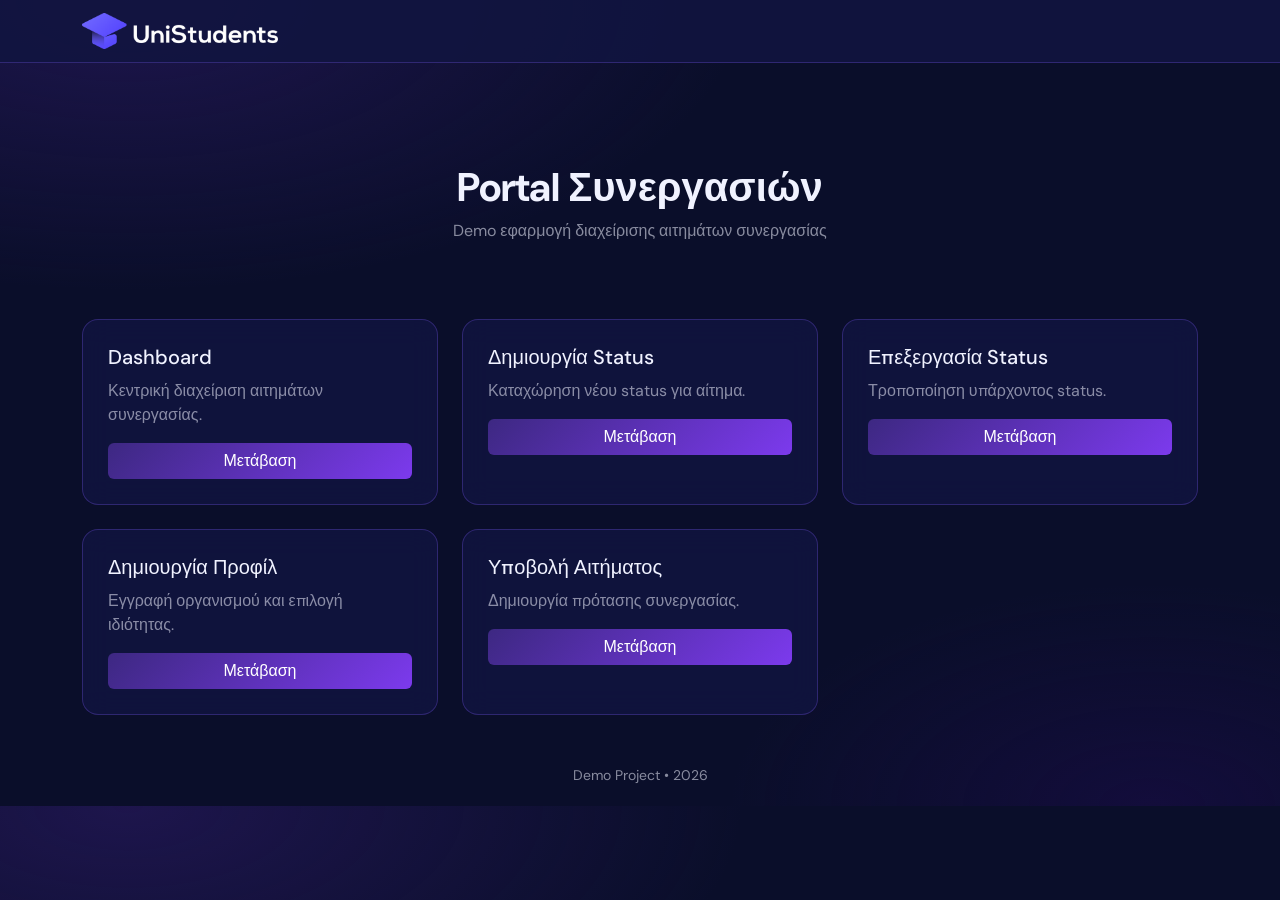
==== pages/index.html @ c4405af9 "Create index and folders" ====
<!DOCTYPE html>
<html lang="el">
<head>
<meta charset="UTF-8">
<meta name="viewport" content="width=device-width, initial-scale=1.0">

<title>Portal Συνεργασιών</title>

<link href="https://cdn.jsdelivr.net/npm/bootstrap@5.3.2/dist/css/bootstrap.min.css" rel="stylesheet">

<!-- Google Font -->
<link href="https://fonts.googleapis.com/css2?family=DM+Sans:wght@400;500;700&display=swap" rel="stylesheet">

<style>

/* ================= THEME ================= */
:root {
  --navy: #0a0e2a;
  --navy-mid: #111540;
  --purple-mid: #3d2882;
  --purple-acc: #6c4fd4;
  --violet: #7c3aed;
  --white: #f0f2ff;
  --white-dim: rgba(240,242,255,0.55);
  --white-faint: rgba(240,242,255,0.08);
  --border: rgba(108,79,212,0.35);
}

/* ================= BODY ================= */
body {
    background: radial-gradient(ellipse 80% 60% at 10% 0%, rgba(45,27,105,0.55) 0%, transparent 60%),
                radial-gradient(ellipse 60% 50% at 90% 100%, rgba(29,11,80,0.45) 0%, transparent 55%),
                var(--navy);
    color: var(--white);
    font-family: 'DM Sans', sans-serif;
}

/* ================= NAVBAR ================= */
.navbar {
    background: rgba(17,21,64,0.9) !important;
    border-bottom: 1px solid var(--border);
}



/* ================= HERO ================= */
.hero {
    padding: 100px 20px 60px;
    text-align: center;
}

.hero h1 {
    font-weight: 700;
}

.hero p {
    color: var(--white-dim);
}

/* ================= CARDS ================= */
.page-card {
    background: rgba(17,21,64,0.85);
    border-radius: 16px;
    padding: 25px;
    border: 1px solid var(--border);
    backdrop-filter: blur(14px);
    transition: 0.3s;
    height: 100%;
}

.page-card:hover {
    transform: translateY(-5px);
    border: 1px solid var(--purple-acc);
    box-shadow: 0 10px 30px rgba(124,58,237,0.25);
}

.page-card h5 {
    margin-bottom: 10px;
}

.page-card p {
    color: var(--white-dim);
}

/* ================= BUTTON ================= */
.btn-custom {
    background: linear-gradient(135deg, var(--purple-mid), var(--violet));
    border: none;
    color: white;
}

.btn-custom:hover {
    opacity: 0.9;
}

/* ================= FOOTER ================= */
.footer {
    text-align: center;
    margin: 50px 0 20px;
    color: var(--white-dim);
    font-size: 14px;
}

.logo {
    height: 36px;
    width: auto;
}

</style>

</head>

<body>

<!-- NAVBAR -->
<nav class="navbar navbar-expand-lg navbar-dark">
<div class="container">
<!-- <a class="navbar-brand" href="#">Portal</a> -->
<a class="navbar-brand d-flex align-items-center gap-2" href="#">
    <img src="images/unistudents_logo.png" alt="Logo" class="logo">
</a>
</div>
</nav>

<!-- HERO -->
<div class="hero">
<h1>Portal Συνεργασιών</h1>
<p>Demo εφαρμογή διαχείρισης αιτημάτων συνεργασίας</p>
</div>

<!-- PAGES GRID -->
<div class="container mb-5">

<div class="row g-4">

<!-- 1 Dashboard -->
<div class="col-md-4">
<div class="page-card">
<h5>Dashboard</h5>
<p>Κεντρική διαχείριση αιτημάτων συνεργασίας.</p>
<a href="kentriki.html" class="btn btn-custom w-100">Μετάβαση</a>
</div>
</div>

<!-- 2 Create Status -->
<div class="col-md-4">
<div class="page-card">
<h5>Δημιουργία Status</h5>
<p>Καταχώρηση νέου status για αίτημα.</p>
<a href="create_status.html" class="btn btn-custom w-100">Μετάβαση</a>
</div>
</div>

<!-- 3 Edit Status -->
<div class="col-md-4">
<div class="page-card">
<h5>Επεξεργασία Status</h5>
<p>Τροποποίηση υπάρχοντος status.</p>
<a href="edit_status.html" class="btn btn-custom w-100">Μετάβαση</a>
</div>
</div>

<!-- 4 Profile -->
<div class="col-md-4">
<div class="page-card">
<h5>Δημιουργία Προφίλ</h5>
<p>Εγγραφή οργανισμού και επιλογή ιδιότητας.</p>
<a href="profilecreation.html" class="btn btn-custom w-100">Μετάβαση</a>
</div>
</div>

<!-- 5 Create Request -->
<div class="col-md-4">
<div class="page-card">
<h5>Υποβολή Αιτήματος</h5>
<p>Δημιουργία πρότασης συνεργασίας.</p>
<a href="submission.html" class="btn btn-custom w-100">Μετάβαση</a>
</div>
</div>

</div>

</div>

<!-- FOOTER -->
<div class="footer">
Demo Project • 2026
</div>

</body>
</html>
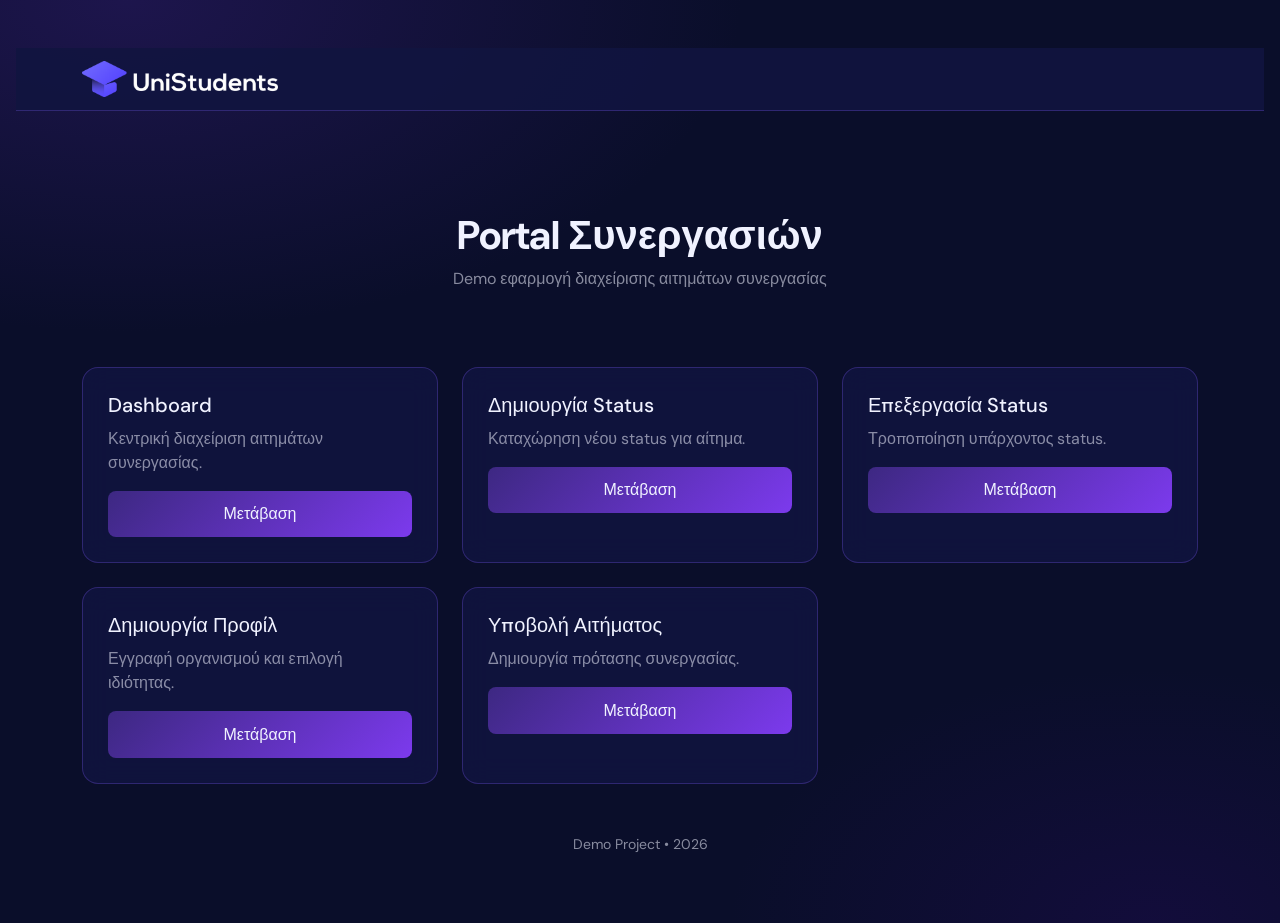
==== commit 2e8dd6b6: "Correct css links" ====
--- a/pages/index.html
+++ b/pages/index.html
@@ -11,103 +11,7 @@
 <!-- Google Font -->
 <link href="https://fonts.googleapis.com/css2?family=DM+Sans:wght@400;500;700&display=swap" rel="stylesheet">
 
-<style>
-
-/* ================= THEME ================= */
-:root {
-  --navy: #0a0e2a;
-  --navy-mid: #111540;
-  --purple-mid: #3d2882;
-  --purple-acc: #6c4fd4;
-  --violet: #7c3aed;
-  --white: #f0f2ff;
-  --white-dim: rgba(240,242,255,0.55);
-  --white-faint: rgba(240,242,255,0.08);
-  --border: rgba(108,79,212,0.35);
-}
-
-/* ================= BODY ================= */
-body {
-    background: radial-gradient(ellipse 80% 60% at 10% 0%, rgba(45,27,105,0.55) 0%, transparent 60%),
-                radial-gradient(ellipse 60% 50% at 90% 100%, rgba(29,11,80,0.45) 0%, transparent 55%),
-                var(--navy);
-    color: var(--white);
-    font-family: 'DM Sans', sans-serif;
-}
-
-/* ================= NAVBAR ================= */
-.navbar {
-    background: rgba(17,21,64,0.9) !important;
-    border-bottom: 1px solid var(--border);
-}
-
-
-
-/* ================= HERO ================= */
-.hero {
-    padding: 100px 20px 60px;
-    text-align: center;
-}
-
-.hero h1 {
-    font-weight: 700;
-}
-
-.hero p {
-    color: var(--white-dim);
-}
-
-/* ================= CARDS ================= */
-.page-card {
-    background: rgba(17,21,64,0.85);
-    border-radius: 16px;
-    padding: 25px;
-    border: 1px solid var(--border);
-    backdrop-filter: blur(14px);
-    transition: 0.3s;
-    height: 100%;
-}
-
-.page-card:hover {
-    transform: translateY(-5px);
-    border: 1px solid var(--purple-acc);
-    box-shadow: 0 10px 30px rgba(124,58,237,0.25);
-}
-
-.page-card h5 {
-    margin-bottom: 10px;
-}
-
-.page-card p {
-    color: var(--white-dim);
-}
-
-/* ================= BUTTON ================= */
-.btn-custom {
-    background: linear-gradient(135deg, var(--purple-mid), var(--violet));
-    border: none;
-    color: white;
-}
-
-.btn-custom:hover {
-    opacity: 0.9;
-}
-
-/* ================= FOOTER ================= */
-.footer {
-    text-align: center;
-    margin: 50px 0 20px;
-    color: var(--white-dim);
-    font-size: 14px;
-}
-
-.logo {
-    height: 36px;
-    width: auto;
-}
-
-</style>
-
+<link rel="stylesheet" href="../style/style.css">
 </head>
 
 <body>
--- a/style/style.css
+++ b/style/style.css
@@ -0,0 +1,307 @@
+/* ==========================================================================
+   ΕΝΙΑΙΟ ΒΑΣΙΚΟ ΘΕΜΑ (Dashboard & Φόρμες)
+   ========================================================================== */
+
+/* === RESET === */
+*, *::before, *::after { 
+    box-sizing: border-box; 
+    margin: 0; 
+    padding: 0; 
+}
+
+/* === ΜΕΤΑΒΛΗΤΕΣ === */
+:root {
+    --navy: #0a0e2a;
+    --navy-mid: #111540;
+    --purple-mid: #3d2882;
+    --purple-acc: #6c4fd4;
+    --violet: #7c3aed;
+    --white: #f0f2ff;
+    --white-dim: rgba(240, 242, 255, 0.55);
+    --white-faint: rgba(240, 242, 255, 0.12);
+    --border: rgba(108, 79, 212, 0.35);
+    --border-lit: rgba(108, 79, 212, 0.7);
+    --glow: rgba(124, 58, 237, 0.18);
+    --error: #f87171;
+    --success: #34d399;
+    --radius: 14px;
+    --radius-sm: 8px;
+}
+
+/* === ΒΑΣΙΚΗ ΣΕΛΙΔΑ (BODY) === */
+body {
+    min-height: 100vh;
+    background: radial-gradient(ellipse 80% 60% at 10% 0%, rgba(45, 27, 105, 0.55) 0%, transparent 60%),
+                radial-gradient(ellipse 60% 50% at 90% 100%, rgba(29, 11, 80, 0.45) 0%, transparent 55%), 
+                var(--navy);
+    font-family: 'DM Sans', sans-serif;
+    color: var(--white);
+    padding: 3rem 1rem;
+}
+
+/* === ΠΛΟΗΓΗΣΗ (NAVBAR) === */
+.navbar {
+    background: rgba(17, 21, 64, 0.9) !important;
+    border-bottom: 1px solid var(--border);
+}
+
+.logo {
+    height: 36px;
+    width: auto;
+}
+
+/* === ΤΥΠΟΓΡΑΦΙΑ & HERO === */
+.header { 
+    text-align: center; 
+    margin-bottom: 2rem; 
+}
+
+.header h1 { 
+    font-family: 'Syne', sans-serif; 
+}
+
+.hero {
+    padding: 100px 20px 60px;
+    text-align: center;
+}
+
+.hero h1 {
+    font-weight: 700;
+}
+
+.hero p {
+    color: var(--white-dim);
+}
+
+.section-title {
+    font-family: 'Syne', sans-serif;
+    font-size: 0.9rem;
+    font-weight: 800;
+    color: var(--white);
+    text-transform: uppercase;
+    letter-spacing: 0.15em;
+    margin: 30px 0 20px;
+    display: block;
+    opacity: 0.9;
+}
+
+/* === ΚΑΡΤΕΣ & CONTAINERS (Glassmorphism) === */
+.card {
+    max-width: 780px;
+    margin: 0 auto;
+    background: rgba(17, 21, 64, 0.85);
+    border: 1px solid var(--border);
+    border-radius: 24px;
+    padding: 2.5rem;
+    backdrop-filter: blur(18px);
+}
+
+.page-card {
+    background: rgba(17, 21, 64, 0.85);
+    border-radius: 16px;
+    padding: 25px;
+    border: 1px solid var(--border);
+    backdrop-filter: blur(14px);
+    transition: 0.3s;
+    height: 100%;
+}
+
+.page-card:hover {
+    transform: translateY(-5px);
+    border: 1px solid var(--purple-acc);
+    box-shadow: 0 10px 30px rgba(124, 58, 237, 0.25);
+}
+
+.page-card h5 {
+    margin-bottom: 10px;
+}
+
+.page-card p {
+    color: var(--white-dim);
+}
+
+.table-container,
+.chart-container {
+    background: rgba(17, 21, 64, 0.85);
+    border-radius: 16px;
+    padding: 25px;
+    border: 1px solid var(--border);
+    backdrop-filter: blur(14px);
+}
+
+.chart-container {
+    height: 350px;
+}
+
+.stat-card {
+    background: linear-gradient(135deg, var(--purple-mid), var(--violet));
+    border-radius: 16px;
+    padding: 20px;
+    color: var(--white);
+    box-shadow: 0 10px 30px rgba(124, 58, 237, 0.25);
+}
+
+/* === ΦΟΡΜΕΣ & ΠΕΔΙΑ ΕΙΣΑΓΩΓΗΣ === */
+.field-group { 
+    display: grid; 
+    grid-template-columns: 1fr 1fr; 
+    gap: 12px; 
+}
+
+.field { 
+    display: flex; 
+    flex-direction: column;
+    gap: 8px; 
+    margin-bottom: 1.2rem; 
+}
+
+.field label { 
+    font-size: 0.9rem; 
+    color: var(--white-dim); 
+}
+
+.field input, 
+.field select, 
+.field textarea {
+    padding: 0.8rem;
+    border-radius: 10px;
+    border: 1px solid var(--border);
+    background: rgba(10, 14, 42, 0.7);
+    color: var(--white);
+}
+
+/* === ΕΠΙΛΟΓΕΣ (Type Cards & Chips) === */
+.type-grid { 
+    display: grid; 
+    grid-template-columns: 1fr 1fr; 
+    gap: 12px; 
+}
+
+.type-card {
+    padding: 1.5rem;
+    border: 1px solid var(--border);
+    border-radius: 16px;
+    background: var(--white-faint);
+    cursor: pointer;
+    transition: all 0.3s ease;
+    color: var(--white);
+}
+
+.type-card.selected { 
+    border-color: var(--violet) !important; 
+    background: rgba(124, 58, 237, 0.15) !important; 
+    box-shadow: 0 0 15px rgba(124, 58, 237, 0.3);
+}
+
+.chip-grid { 
+    display: flex; 
+    flex-wrap: wrap; 
+    gap: 8px; 
+}
+
+.chip {
+    padding: 6px 12px;
+    border-radius: 999px;
+    border: 1px solid var(--border);
+    cursor: pointer;
+}
+
+.chip.selected {
+    background: rgba(124, 58, 237, 0.25);
+    border-color: var(--violet);
+}
+
+/* === ΚΟΥΜΠΙΑ === */
+.btn {
+    padding: 0.7rem 1.4rem;
+    border-radius: var(--radius-sm);
+    border: none;
+    cursor: pointer;
+}
+
+.btn-primary,
+.btn-custom {
+    background: linear-gradient(135deg, var(--purple-mid), var(--violet));
+    color: var(--white);
+    font-weight: 500;
+    border: none;
+}
+
+.btn-custom:hover {
+    opacity: 0.9;
+}
+
+/* === ΠΙΝΑΚΕΣ (Tables) === */
+.table-dark,
+.table-dark th, 
+.table-dark td {
+    background: transparent !important;
+    color: var(--white) !important;
+    border-bottom: 1px solid var(--border) !important;
+}
+
+.table-dark.table-hover tbody tr:hover td {
+    background: rgba(124, 58, 237, 0.12) !important;
+}
+
+/* === ΕΤΙΚΕΤΕΣ (Badges) === */
+.badge-pending {
+    background: rgba(255, 209, 102, 0.15);
+    color: #ffd166;
+    border: 1px solid rgba(255, 209, 102, 0.4);
+}
+
+.badge-approved {
+    background: rgba(52, 211, 153, 0.15);
+    color: var(--success);
+    border: 1px solid rgba(52, 211, 153, 0.4);
+}
+
+.badge-rejected {
+    background: rgba(248, 113, 113, 0.15);
+    color: var(--error);
+    border: 1px solid rgba(248, 113, 113, 0.4);
+}
+
+/* === FOOTER === */
+.footer {
+    text-align: center;
+    margin: 50px 0 20px;
+    color: var(--white-dim);
+    font-size: 14px;
+}
+
+/* === ΟΘΟΝΕΣ ΕΠΙΤΥΧΙΑΣ & ANIMATIONS === */
+.success-screen { 
+    display: none; 
+    text-align: center; 
+    padding: 2rem; 
+    margin-top: 2rem; 
+}
+
+.success-screen.show { 
+    display: block; 
+}
+
+#eventFields, 
+#jobFields, 
+#commonDescription {
+    animation: slideDown 0.4s ease-out;
+}
+
+@keyframes slideDown {
+    from { opacity: 0; transform: translateY(-10px); }
+    to { opacity: 1; transform: translateY(0); }
+}
+
+/* === RESPONSIVE (Κινητά) === */
+@media screen and (max-width: 768px) {
+    .h2 {
+        font-size: 1.5rem;
+    }
+    
+    .type-grid, 
+    .field-group { 
+        grid-template-columns: 1fr; 
+    }
+}
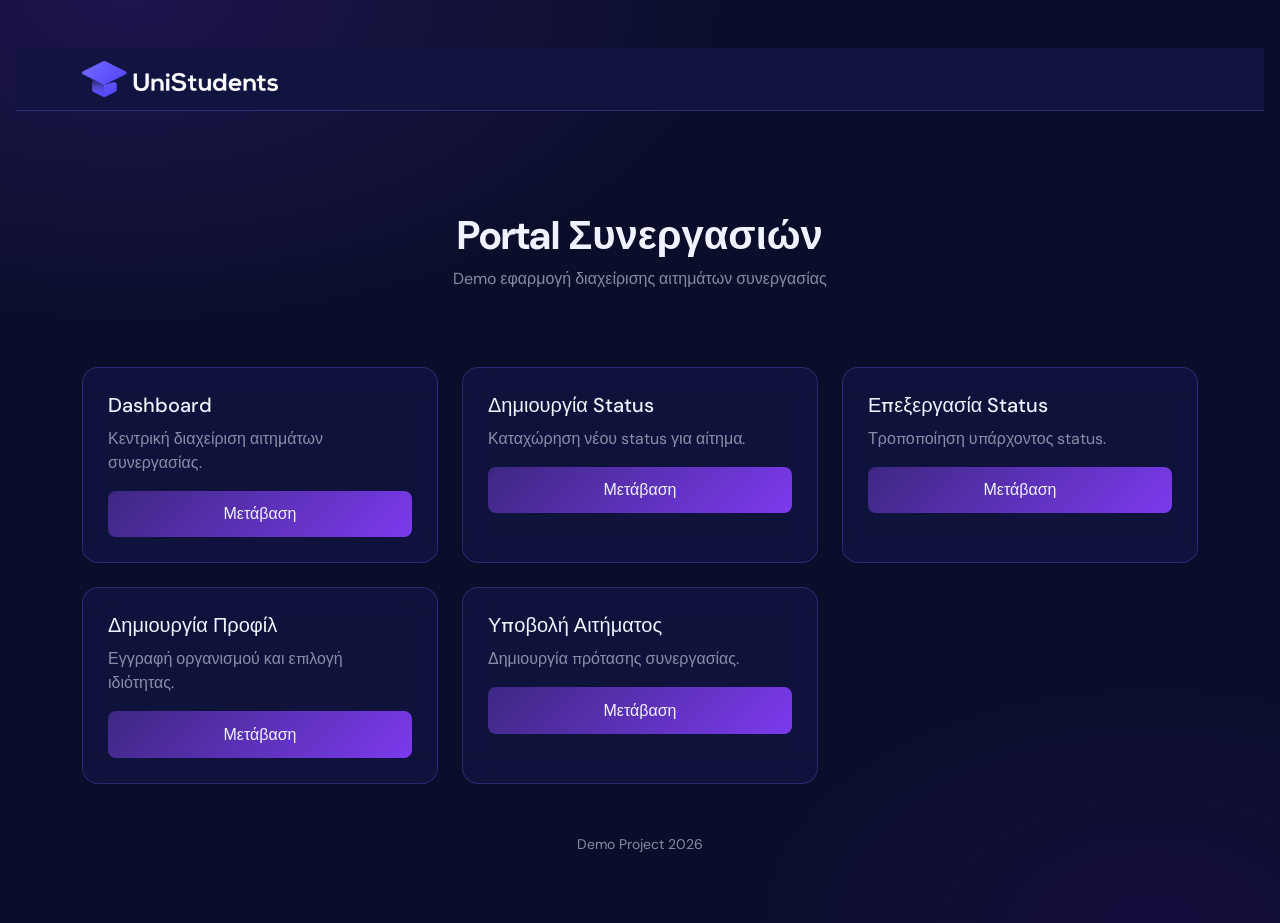
==== commit 6519e2a6: "Minor fix" ====
--- a/pages/index.html
+++ b/pages/index.html
@@ -16,17 +16,16 @@
 
 <body>
 
-<!-- NAVBAR -->
+<!-- Navigation bar -->
 <nav class="navbar navbar-expand-lg navbar-dark">
 <div class="container">
-<!-- <a class="navbar-brand" href="#">Portal</a> -->
+
 <a class="navbar-brand d-flex align-items-center gap-2" href="#">
-    <img src="images/unistudents_logo.png" alt="Logo" class="logo">
+    <img src="../images/unistudents_logo.png" alt="Logo" class="logo">
 </a>
 </div>
 </nav>
 
-<!-- HERO -->
 <div class="hero">
 <h1>Portal Συνεργασιών</h1>
 <p>Demo εφαρμογή διαχείρισης αιτημάτων συνεργασίας</p>
@@ -88,7 +87,7 @@
 
 <!-- FOOTER -->
 <div class="footer">
-Demo Project • 2026
+Demo Project 2026
 </div>
 
 </body>
--- a/style/style.css
+++ b/style/style.css
@@ -1,15 +1,12 @@
-/* ==========================================================================
-   ΕΝΙΑΙΟ ΒΑΣΙΚΟ ΘΕΜΑ (Dashboard & Φόρμες)
-   ========================================================================== */
-
-/* === RESET === */
+
+/* RESET*/
 *, *::before, *::after { 
     box-sizing: border-box; 
     margin: 0; 
     padding: 0; 
 }
 
-/* === ΜΕΤΑΒΛΗΤΕΣ === */
+/*ΜΕΤΑΒΛΗΤΕΣ*/
 :root {
     --navy: #0a0e2a;
     --navy-mid: #111540;
@@ -28,7 +25,7 @@
     --radius-sm: 8px;
 }
 
-/* === ΒΑΣΙΚΗ ΣΕΛΙΔΑ (BODY) === */
+/* ΚΕΝΤΡΙΚΗ ΣΕΛΙΔΑ */
 body {
     min-height: 100vh;
     background: radial-gradient(ellipse 80% 60% at 10% 0%, rgba(45, 27, 105, 0.55) 0%, transparent 60%),
@@ -39,7 +36,7 @@
     padding: 3rem 1rem;
 }
 
-/* === ΠΛΟΗΓΗΣΗ (NAVBAR) === */
+/*  ΠΛΟΗΓΗΣΗ (NAVBAR)  */
 .navbar {
     background: rgba(17, 21, 64, 0.9) !important;
     border-bottom: 1px solid var(--border);
@@ -50,7 +47,7 @@
     width: auto;
 }
 
-/* === ΤΥΠΟΓΡΑΦΙΑ & HERO === */
+/*  ΤΥΠΟΓΡΑΦΙΑ & HERO  */
 .header { 
     text-align: center; 
     margin-bottom: 2rem; 
@@ -85,7 +82,7 @@
     opacity: 0.9;
 }
 
-/* === ΚΑΡΤΕΣ & CONTAINERS (Glassmorphism) === */
+/*  ΚΑΡΤΕΣ & CONTAINERS (Glassmorphism)  */
 .card {
     max-width: 780px;
     margin: 0 auto;
@@ -141,7 +138,7 @@
     box-shadow: 0 10px 30px rgba(124, 58, 237, 0.25);
 }
 
-/* === ΦΟΡΜΕΣ & ΠΕΔΙΑ ΕΙΣΑΓΩΓΗΣ === */
+/*  ΦΟΡΜΕΣ & ΠΕΔΙΑ ΕΙΣΑΓΩΓΗΣ  */
 .field-group { 
     display: grid; 
     grid-template-columns: 1fr 1fr; 
@@ -170,7 +167,7 @@
     color: var(--white);
 }
 
-/* === ΕΠΙΛΟΓΕΣ (Type Cards & Chips) === */
+/*  ΕΠΙΛΟΓΕΣ (Type Cards & Chips)  */
 .type-grid { 
     display: grid; 
     grid-template-columns: 1fr 1fr; 
@@ -211,7 +208,7 @@
     border-color: var(--violet);
 }
 
-/* === ΚΟΥΜΠΙΑ === */
+/*  ΚΟΥΜΠΙΑ  */
 .btn {
     padding: 0.7rem 1.4rem;
     border-radius: var(--radius-sm);
@@ -231,7 +228,7 @@
     opacity: 0.9;
 }
 
-/* === ΠΙΝΑΚΕΣ (Tables) === */
+/*  ΠΙΝΑΚΕΣ (Tables)  */
 .table-dark,
 .table-dark th, 
 .table-dark td {
@@ -244,7 +241,7 @@
     background: rgba(124, 58, 237, 0.12) !important;
 }
 
-/* === ΕΤΙΚΕΤΕΣ (Badges) === */
+/*  ΕΤΙΚΕΤΕΣ (Badges)  */
 .badge-pending {
     background: rgba(255, 209, 102, 0.15);
     color: #ffd166;
@@ -263,7 +260,7 @@
     border: 1px solid rgba(248, 113, 113, 0.4);
 }
 
-/* === FOOTER === */
+/*  FOOTER  */
 .footer {
     text-align: center;
     margin: 50px 0 20px;
@@ -271,7 +268,7 @@
     font-size: 14px;
 }
 
-/* === ΟΘΟΝΕΣ ΕΠΙΤΥΧΙΑΣ & ANIMATIONS === */
+/*  ΟΘΟΝΕΣ ΕΠΙΤΥΧΙΑΣ & ANIMATIONS  */
 .success-screen { 
     display: none; 
     text-align: center; 
@@ -294,7 +291,7 @@
     to { opacity: 1; transform: translateY(0); }
 }
 
-/* === RESPONSIVE (Κινητά) === */
+/*  RESPONSIVE (Κινητά)  */
 @media screen and (max-width: 768px) {
     .h2 {
         font-size: 1.5rem;
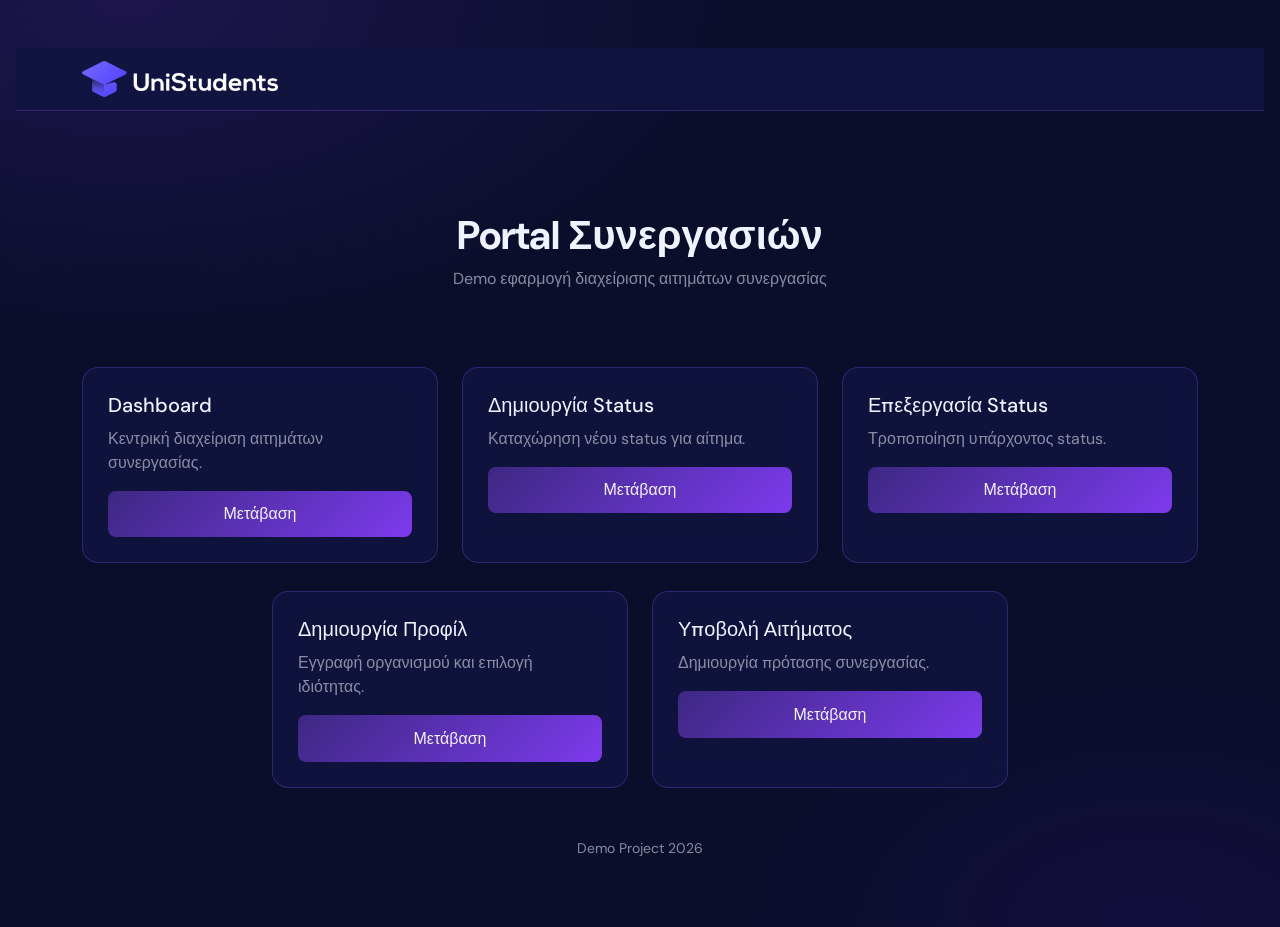
==== commit 0fa4e85c: "change the alignment of the page card elements" ====
--- a/pages/index.html
+++ b/pages/index.html
@@ -34,53 +34,50 @@
 <!-- PAGES GRID -->
 <div class="container mb-5">
 
+
 <div class="row g-4">
-
-<!-- 1 Dashboard -->
-<div class="col-md-4">
-<div class="page-card">
-<h5>Dashboard</h5>
-<p>Κεντρική διαχείριση αιτημάτων συνεργασίας.</p>
-<a href="kentriki.html" class="btn btn-custom w-100">Μετάβαση</a>
+    <!-- 1 Dashboard -->
+    <div class="col-md-4">
+        <div class="page-card">
+            <h5>Dashboard</h5>
+            <p>Κεντρική διαχείριση αιτημάτων συνεργασίας.</p>
+            <a href="kentriki.html" class="btn btn-custom w-100">Μετάβαση</a>
+        </div>
+    </div>
+    <!-- 2 Create Status -->
+    <div class="col-md-4">
+        <div class="page-card">
+            <h5>Δημιουργία Status</h5>
+            <p>Καταχώρηση νέου status για αίτημα.</p>
+            <a href="create_status.html" class="btn btn-custom w-100">Μετάβαση</a>
+        </div>
+    </div>
+    <!-- 3 Edit Status -->
+    <div class="col-md-4">
+        <div class="page-card">
+            <h5>Επεξεργασία Status</h5>
+            <p>Τροποποίηση υπάρχοντος status.</p>
+            <a href="edit_status.html" class="btn btn-custom w-100">Μετάβαση</a>
+        </div>
+    </div>
 </div>
-</div>
-
-<!-- 2 Create Status -->
-<div class="col-md-4">
-<div class="page-card">
-<h5>Δημιουργία Status</h5>
-<p>Καταχώρηση νέου status για αίτημα.</p>
-<a href="create_status.html" class="btn btn-custom w-100">Μετάβαση</a>
-</div>
-</div>
-
-<!-- 3 Edit Status -->
-<div class="col-md-4">
-<div class="page-card">
-<h5>Επεξεργασία Status</h5>
-<p>Τροποποίηση υπάρχοντος status.</p>
-<a href="edit_status.html" class="btn btn-custom w-100">Μετάβαση</a>
-</div>
-</div>
-
-<!-- 4 Profile -->
-<div class="col-md-4">
-<div class="page-card">
-<h5>Δημιουργία Προφίλ</h5>
-<p>Εγγραφή οργανισμού και επιλογή ιδιότητας.</p>
-<a href="profilecreation.html" class="btn btn-custom w-100">Μετάβαση</a>
-</div>
-</div>
-
-<!-- 5 Create Request -->
-<div class="col-md-4">
-<div class="page-card">
-<h5>Υποβολή Αιτήματος</h5>
-<p>Δημιουργία πρότασης συνεργασίας.</p>
-<a href="submission.html" class="btn btn-custom w-100">Μετάβαση</a>
-</div>
-</div>
-
+<div class="row g-4 justify-content-center mt-1">
+    <!-- 4 Profile -->
+    <div class="col-md-4">
+        <div class="page-card">
+            <h5>Δημιουργία Προφίλ</h5>
+            <p>Εγγραφή οργανισμού και επιλογή ιδιότητας.</p>
+            <a href="profilecreation.html" class="btn btn-custom w-100">Μετάβαση</a>
+        </div>
+    </div>
+    <!-- 5 Create Request -->
+    <div class="col-md-4">
+        <div class="page-card">
+            <h5>Υποβολή Αιτήματος</h5>
+            <p>Δημιουργία πρότασης συνεργασίας.</p>
+            <a href="submission.html" class="btn btn-custom w-100">Μετάβαση</a>
+        </div>
+    </div>
 </div>
 
 </div>
--- a/style/style.css
+++ b/style/style.css
@@ -71,12 +71,12 @@
 }
 
 .section-title {
-    font-family: 'Syne', sans-serif;
+    font-family: "Gill Sans Extrabold", sans-serif;
     font-size: 0.9rem;
     font-weight: 800;
-    color: var(--white);
+    color: #babbff;
     text-transform: uppercase;
-    letter-spacing: 0.15em;
+    letter-spacing: 0.1em;
     margin: 30px 0 20px;
     display: block;
     opacity: 0.9;
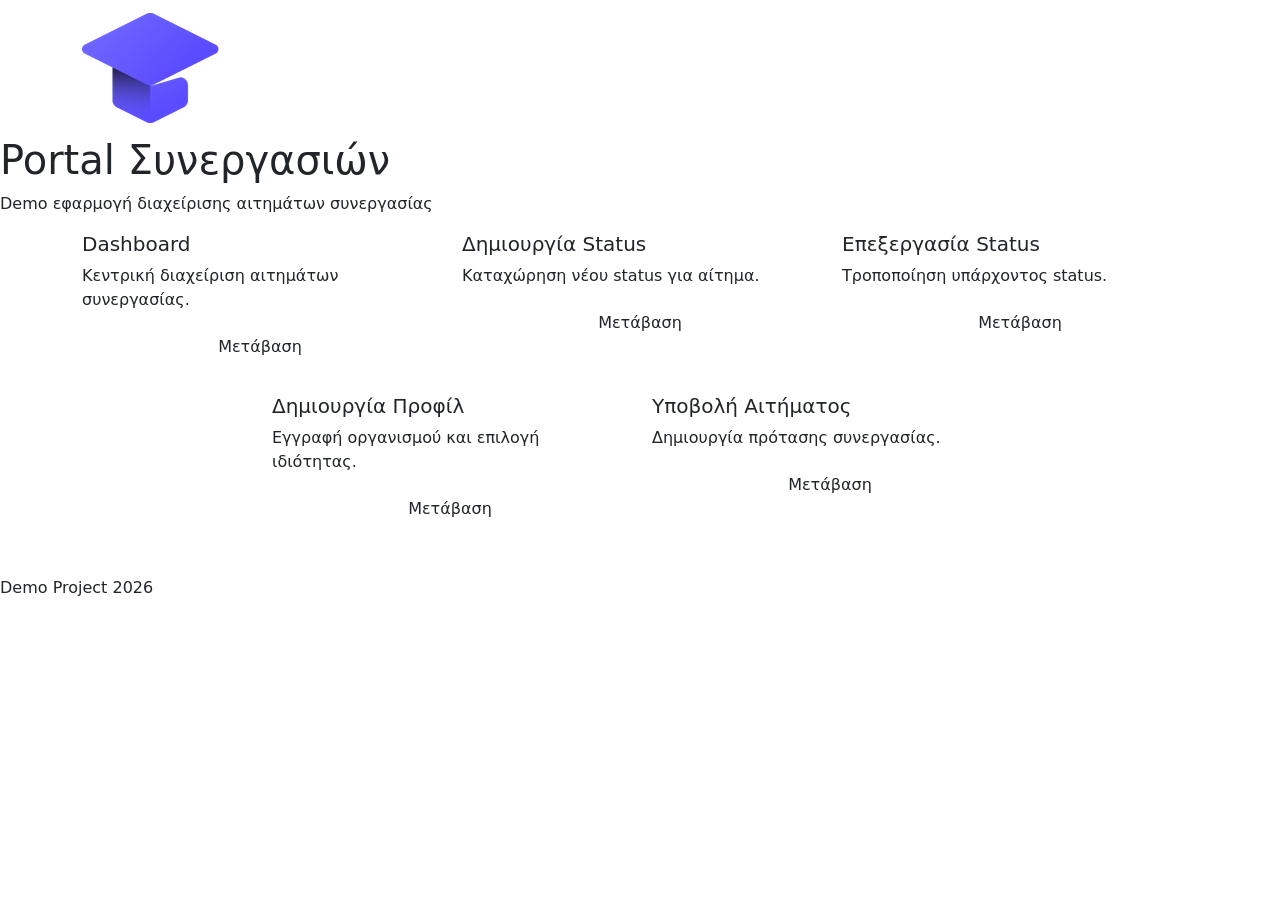
==== commit 395229c8: "changed paths" ====
--- a/pages/index.html
+++ b/pages/index.html
@@ -8,20 +8,19 @@
 
 <link href="https://cdn.jsdelivr.net/npm/bootstrap@5.3.2/dist/css/bootstrap.min.css" rel="stylesheet">
 
-<!-- Google Font -->
 <link href="https://fonts.googleapis.com/css2?family=DM+Sans:wght@400;500;700&display=swap" rel="stylesheet">
 
-<link rel="stylesheet" href="../style/style.css">
+<link rel="stylesheet" href="style/style.css">
 </head>
 
-<body>
+<body data-page="index">
 
-<!-- Navigation bar -->
+
 <nav class="navbar navbar-expand-lg navbar-dark">
 <div class="container">
 
 <a class="navbar-brand d-flex align-items-center gap-2" href="#">
-    <img src="../images/unistudents_logo.png" alt="Logo" class="logo">
+    <img src="images/unistudents_logo.png" alt="Logo" class="logo">
 </a>
 </div>
 </nav>
@@ -62,7 +61,7 @@
     </div>
 </div>
 <div class="row g-4 justify-content-center mt-1">
-    <!-- 4 Profile -->
+
     <div class="col-md-4">
         <div class="page-card">
             <h5>Δημιουργία Προφίλ</h5>
@@ -70,7 +69,7 @@
             <a href="profilecreation.html" class="btn btn-custom w-100">Μετάβαση</a>
         </div>
     </div>
-    <!-- 5 Create Request -->
+
     <div class="col-md-4">
         <div class="page-card">
             <h5>Υποβολή Αιτήματος</h5>
@@ -82,7 +81,6 @@
 
 </div>
 
-<!-- FOOTER -->
 <div class="footer">
 Demo Project 2026
 </div>
